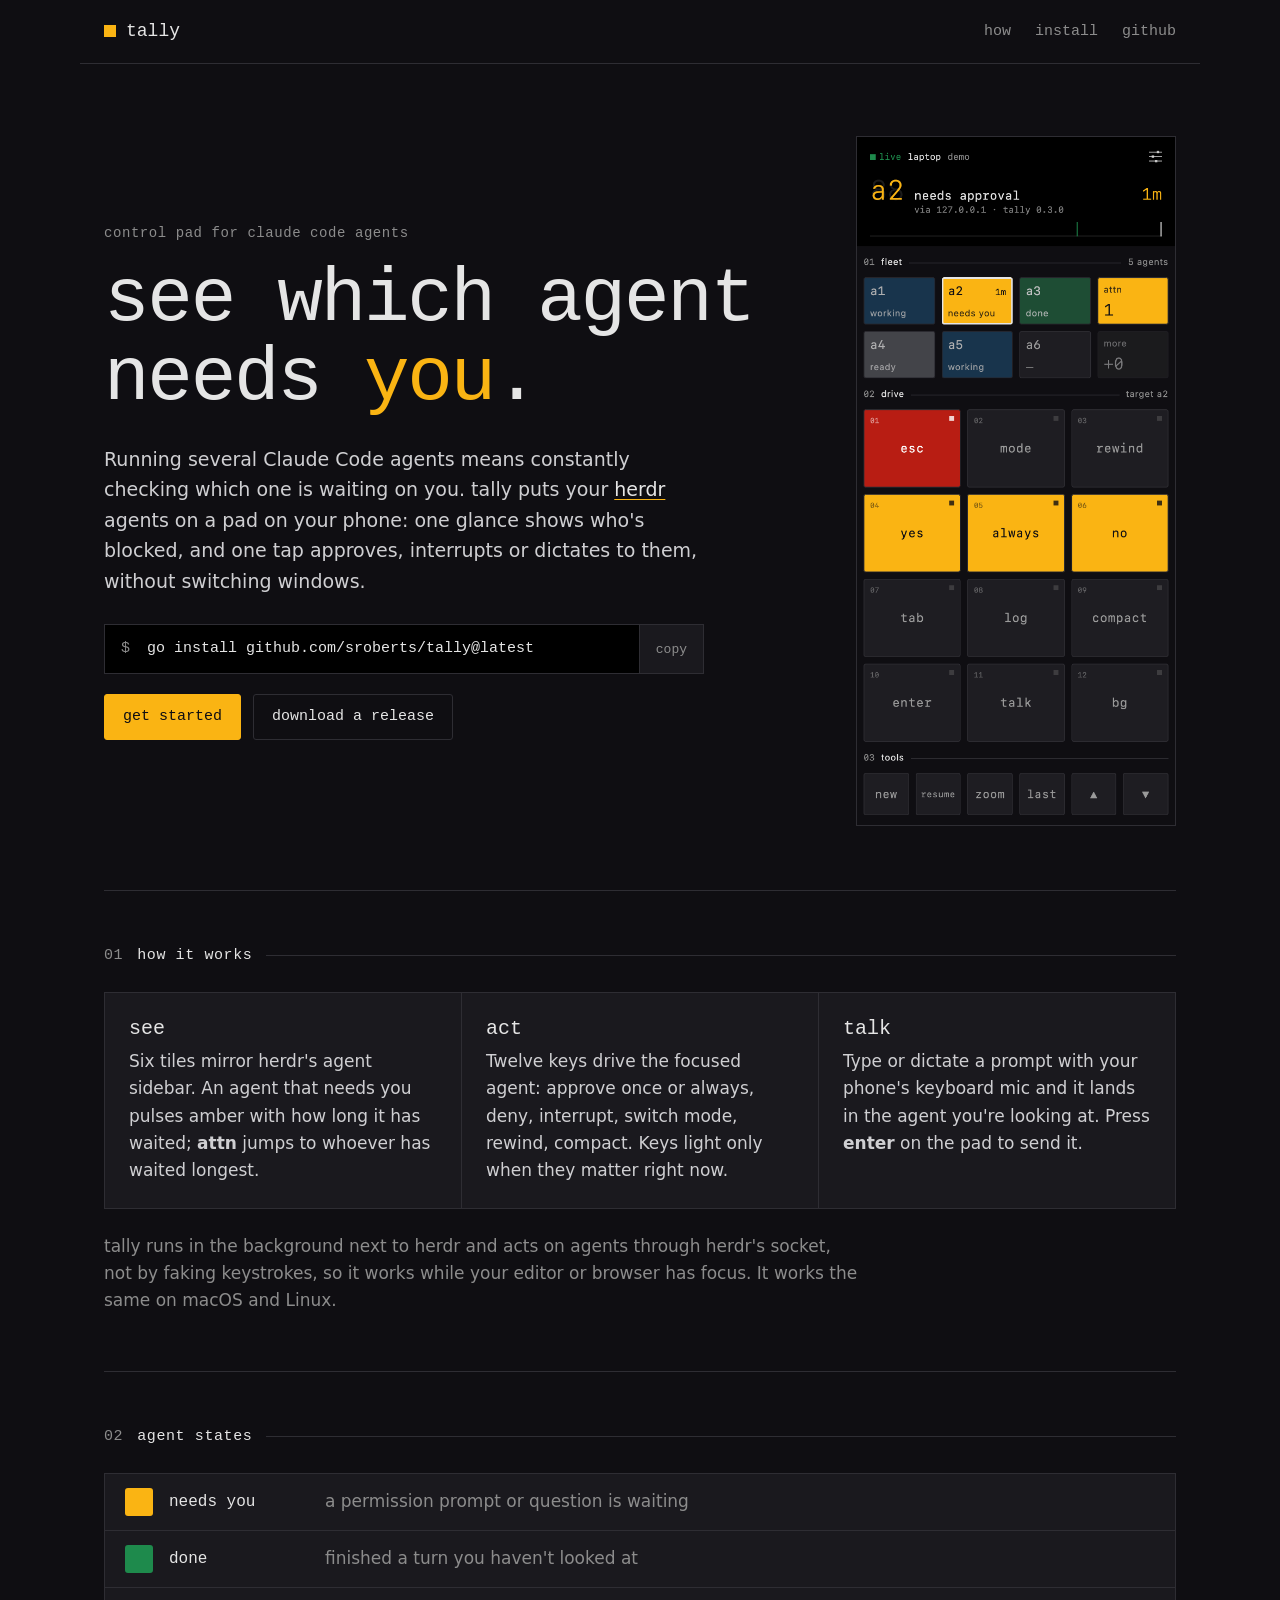
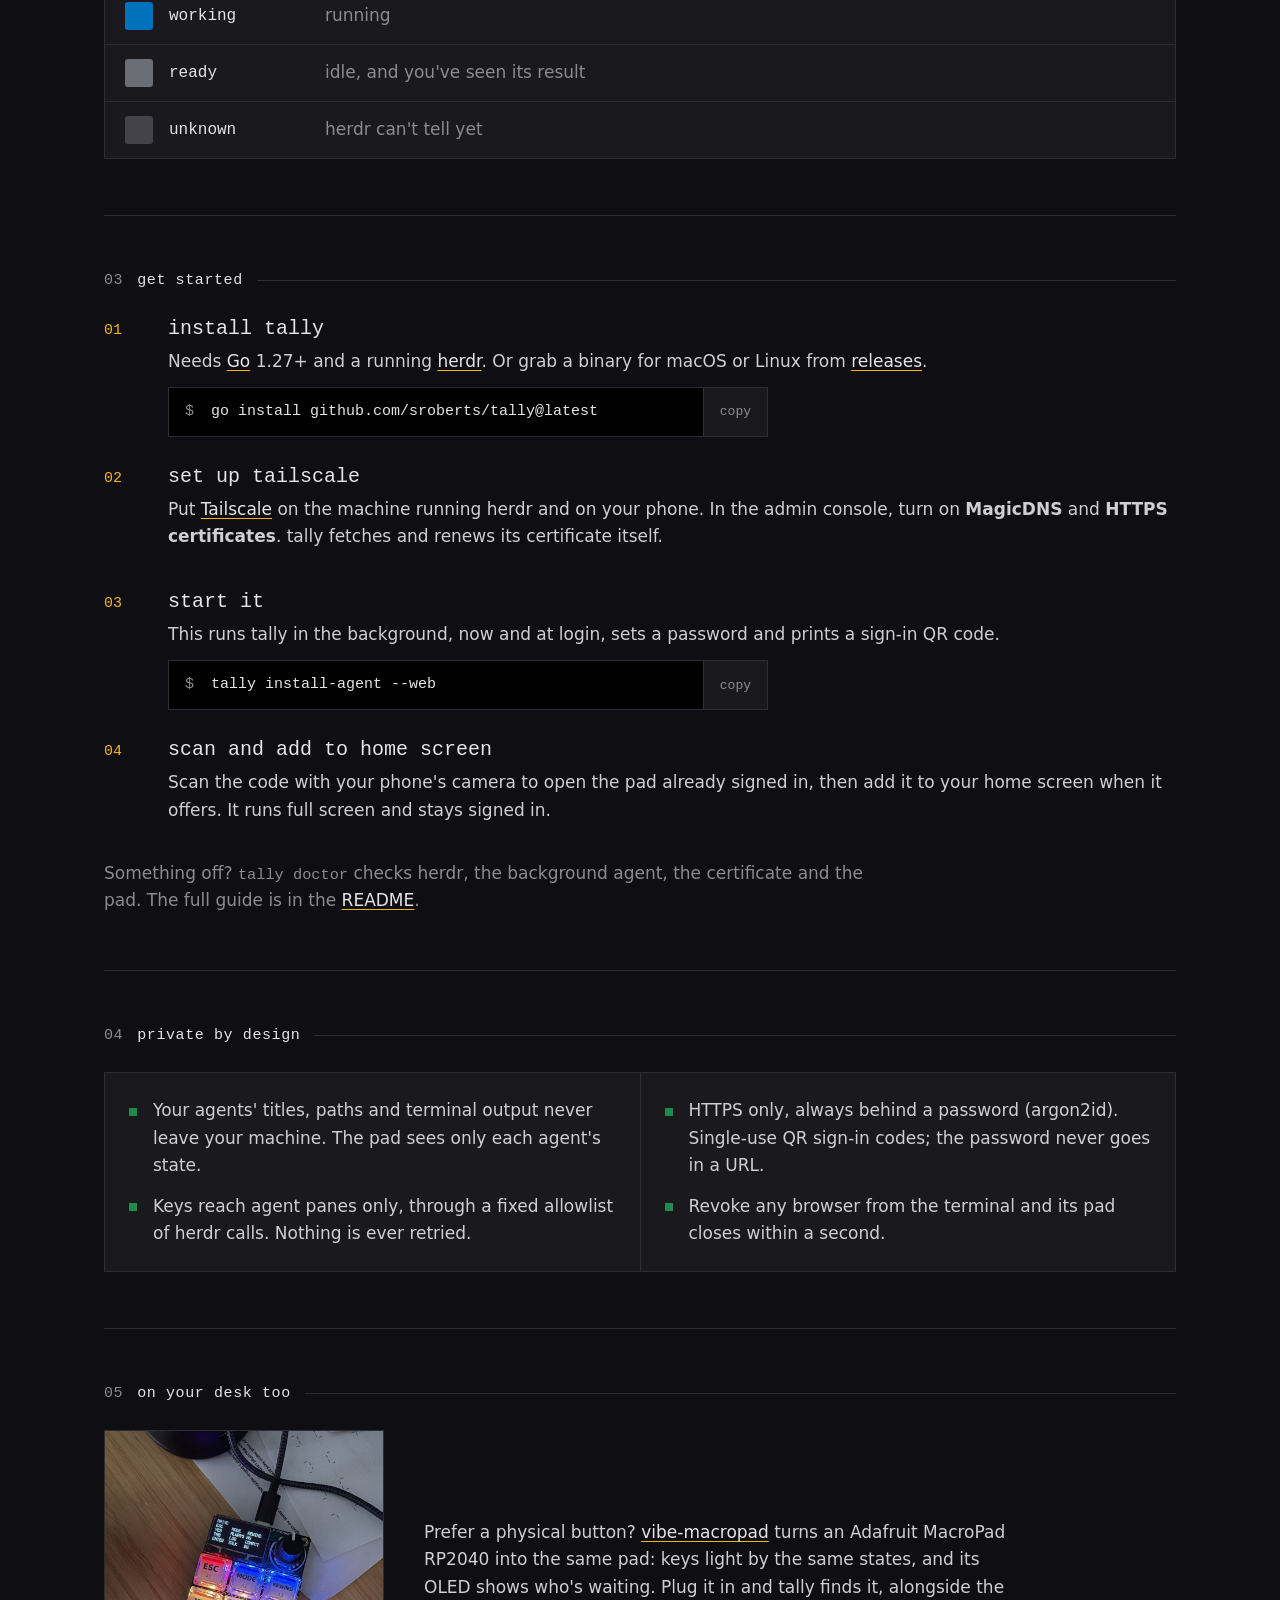
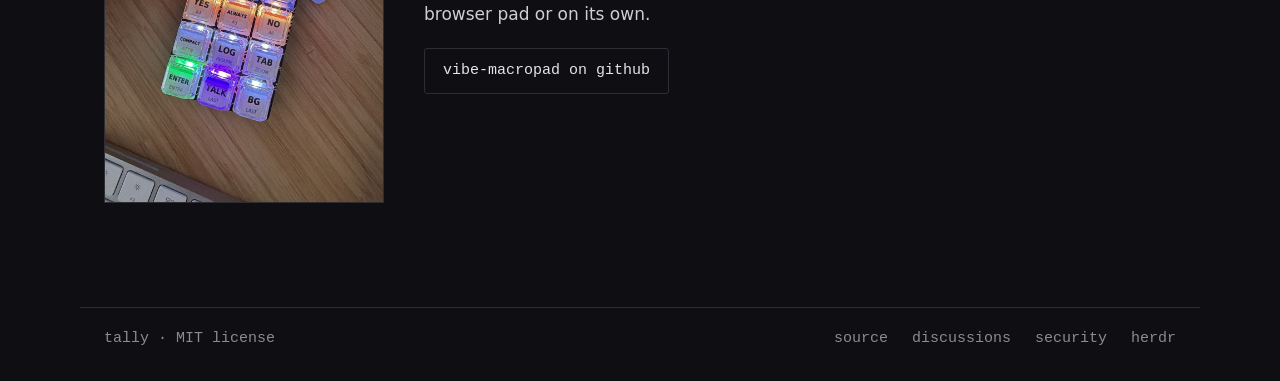
==== site/index.html @ 94bddc45 "Add a project website on GitHub Pages site/ is a one-page site in the browser pad's style: what tall" ====
<!doctype html>
<html lang="en">
<head>
<meta charset="utf-8">
<meta name="viewport" content="width=device-width, initial-scale=1">
<title>tally · a control pad for Claude Code agents</title>
<meta name="description" content="See which Claude Code agent needs you, then approve, interrupt or dictate to it from your phone, without switching windows.">
<meta property="og:title" content="tally">
<meta property="og:description" content="A phone and hardware control pad for your Claude Code agents in herdr.">
<meta property="og:image" content="https://sroberts.github.io/tally/social-preview.png">
<meta property="og:url" content="https://sroberts.github.io/tally/">
<meta name="twitter:card" content="summary_large_image">
<meta name="theme-color" content="#0f0e12">
<link rel="icon" href="data:image/svg+xml,%3Csvg xmlns='http://www.w3.org/2000/svg' viewBox='0 0 16 16'%3E%3Crect width='16' height='16' fill='%230f0e12'/%3E%3Crect x='3' y='3' width='4' height='4' fill='%23fab413'/%3E%3Crect x='9' y='3' width='4' height='4' fill='%230071bb'/%3E%3Crect x='3' y='9' width='4' height='4' fill='%231e8a4c'/%3E%3Crect x='9' y='9' width='4' height='4' fill='%23a1a7af'/%3E%3C/svg%3E">
<link rel="stylesheet" href="style.css">
</head>
<body>

<header class="bar">
  <a class="mark" href="#top"><span class="dot"></span>tally</a>
  <nav>
    <a href="#how">how</a>
    <a href="#install">install</a>
    <a href="https://github.com/sroberts/tally">github</a>
  </nav>
</header>

<main id="top">

<section class="hero">
  <div class="hero-text">
    <p class="label">control pad for claude code agents</p>
    <h1>see which agent<br>needs <em>you</em>.</h1>
    <p class="lede">Running several Claude Code agents means constantly checking which one is waiting on you. tally puts your <a href="https://herdr.dev">herdr</a> agents on a pad on your phone: one glance shows who's blocked, and one tap approves, interrupts or dictates to them, without switching windows.</p>
    <div class="cmd" data-copy="go install github.com/sroberts/tally@latest">
      <code><span class="prompt">$</span> go install github.com/sroberts/tally@latest</code>
      <button type="button" aria-label="copy the install command">copy</button>
    </div>
    <p class="links"><a class="btn" href="#install">get started</a><a class="btn ghost" href="https://github.com/sroberts/tally/releases/latest">download a release</a></p>
  </div>
  <figure class="hero-pad">
    <img src="browser-pad.png" width="390" height="844" alt="The browser pad on a phone: six agent tiles, a2 needs approval and its yes, always and no keys are lit amber">
  </figure>
</section>

<section id="how" class="module">
  <h2><span class="num">01</span> how it works</h2>
  <div class="grid three">
    <div class="cell">
      <h3>see</h3>
      <p>Six tiles mirror herdr's agent sidebar. An agent that needs you pulses amber with how long it has waited; <b>attn</b> jumps to whoever has waited longest.</p>
    </div>
    <div class="cell">
      <h3>act</h3>
      <p>Twelve keys drive the focused agent: approve once or always, deny, interrupt, switch mode, rewind, compact. Keys light only when they matter right now.</p>
    </div>
    <div class="cell">
      <h3>talk</h3>
      <p>Type or dictate a prompt with your phone's keyboard mic and it lands in the agent you're looking at. Press <b>enter</b> on the pad to send it.</p>
    </div>
  </div>
  <p class="note">tally runs in the background next to herdr and acts on agents through herdr's socket, not by faking keystrokes, so it works while your editor or browser has focus. It works the same on macOS and Linux.</p>
</section>

<section class="module">
  <h2><span class="num">02</span> agent states</h2>
  <div class="states">
    <div class="state"><span class="sw amber pulse"></span><b>needs you</b><span>a permission prompt or question is waiting</span></div>
    <div class="state"><span class="sw green"></span><b>done</b><span>finished a turn you haven't looked at</span></div>
    <div class="state"><span class="sw blue breathe"></span><b>working</b><span>running</span></div>
    <div class="state"><span class="sw gray"></span><b>ready</b><span>idle, and you've seen its result</span></div>
    <div class="state"><span class="sw faint"></span><b>unknown</b><span>herdr can't tell yet</span></div>
  </div>
</section>

<section id="install" class="module">
  <h2><span class="num">03</span> get started</h2>
  <ol class="steps">
    <li>
      <h3>install tally</h3>
      <p>Needs <a href="https://go.dev/dl/">Go</a> 1.27+ and a running <a href="https://herdr.dev">herdr</a>. Or grab a binary for macOS or Linux from <a href="https://github.com/sroberts/tally/releases/latest">releases</a>.</p>
      <div class="cmd" data-copy="go install github.com/sroberts/tally@latest"><code><span class="prompt">$</span> go install github.com/sroberts/tally@latest</code><button type="button" aria-label="copy">copy</button></div>
    </li>
    <li>
      <h3>set up tailscale</h3>
      <p>Put <a href="https://tailscale.com">Tailscale</a> on the machine running herdr and on your phone. In the admin console, turn on <b>MagicDNS</b> and <b>HTTPS certificates</b>. tally fetches and renews its certificate itself.</p>
    </li>
    <li>
      <h3>start it</h3>
      <p>This runs tally in the background, now and at login, sets a password and prints a sign-in QR code.</p>
      <div class="cmd" data-copy="tally install-agent --web"><code><span class="prompt">$</span> tally install-agent --web</code><button type="button" aria-label="copy">copy</button></div>
    </li>
    <li>
      <h3>scan and add to home screen</h3>
      <p>Scan the code with your phone's camera to open the pad already signed in, then add it to your home screen when it offers. It runs full screen and stays signed in.</p>
    </li>
  </ol>
  <p class="note">Something off? <code>tally doctor</code> checks herdr, the background agent, the certificate and the pad. The full guide is in the <a href="https://github.com/sroberts/tally#readme">README</a>.</p>
</section>

<section class="module">
  <h2><span class="num">04</span> private by design</h2>
  <div class="grid two">
    <ul class="ticks">
      <li>Your agents' titles, paths and terminal output never leave your machine. The pad sees only each agent's state.</li>
      <li>Keys reach agent panes only, through a fixed allowlist of herdr calls. Nothing is ever retried.</li>
    </ul>
    <ul class="ticks">
      <li>HTTPS only, always behind a password (argon2id). Single-use QR sign-in codes; the password never goes in a URL.</li>
      <li>Revoke any browser from the terminal and its pad closes within a second.</li>
    </ul>
  </div>
</section>

<section class="module">
  <h2><span class="num">05</span> on your desk too</h2>
  <div class="hw">
    <img src="macropad.jpg" width="1000" height="1333" loading="lazy" alt="The vibe-macropad: an Adafruit MacroPad with twelve lit keys and an OLED">
    <div>
      <p>Prefer a physical button? <a href="https://github.com/sroberts/vibe-macropad">vibe-macropad</a> turns an Adafruit MacroPad RP2040 into the same pad: keys light by the same states, and its OLED shows who's waiting. Plug it in and tally finds it, alongside the browser pad or on its own.</p>
      <p><a class="btn ghost" href="https://github.com/sroberts/vibe-macropad">vibe-macropad on github</a></p>
    </div>
  </div>
</section>

</main>

<footer class="bar foot">
  <span>tally · MIT license</span>
  <nav>
    <a href="https://github.com/sroberts/tally">source</a>
    <a href="https://github.com/sroberts/tally/discussions">discussions</a>
    <a href="https://github.com/sroberts/tally/blob/main/SECURITY.md">security</a>
    <a href="https://herdr.dev">herdr</a>
  </nav>
</footer>

<script>
  for (const box of document.querySelectorAll(".cmd")) {
    const button = box.querySelector("button");
    button.addEventListener("click", async () => {
      try {
        await navigator.clipboard.writeText(box.dataset.copy);
        button.textContent = "copied";
      } catch {
        button.textContent = "select it";
      }
      setTimeout(() => { button.textContent = "copy"; }, 1500);
    });
  }
</script>
</body>
</html>
---- site/style.css ----
:root {
  --bg: #0f0e12;
  --raised: #1a191e;
  --ink: #e5e5e5;
  --ink-2: #8c8c8c;
  --line: #2e2d33;
  --amber: #fab413;
  --blue: #0071bb;
  --green: #1e8a4c;
  --gray: #a1a7af;
  --red: #b81d13;
  --mono: ui-monospace, "SF Mono", "JetBrains Mono", Menlo, Consolas, monospace;
  --sans: -apple-system, BlinkMacSystemFont, "Inter", "Segoe UI", system-ui, sans-serif;
  color-scheme: dark;
}

* { box-sizing: border-box; }

html { scroll-behavior: smooth; }

body {
  margin: 0;
  background: var(--bg);
  color: var(--ink);
  font: 17px/1.6 var(--sans);
  -webkit-font-smoothing: antialiased;
}

a { color: var(--ink); text-decoration-color: var(--amber); text-underline-offset: 3px; }
a:hover { color: var(--amber); }

code { font-family: var(--mono); font-size: 0.9em; }

main, .bar { max-width: 1120px; margin: 0 auto; padding: 0 24px; }

/* --- top and bottom bars --- */

.bar {
  display: flex;
  align-items: center;
  justify-content: space-between;
  gap: 16px;
  height: 64px;
  border-bottom: 1px solid var(--line);
  font-family: var(--mono);
  font-size: 15px;
}

.bar nav { display: flex; gap: 24px; }
.bar nav a { color: var(--ink-2); text-decoration: none; }
.bar nav a:hover { color: var(--ink); }

.mark { display: flex; align-items: center; gap: 10px; text-decoration: none; font-size: 18px; }
.mark .dot { width: 12px; height: 12px; background: var(--amber); animation: pulse 1s steps(1) infinite; }

.foot { border-top: 1px solid var(--line); border-bottom: 0; margin-top: 48px; color: var(--ink-2); }

/* --- hero --- */

.hero {
  display: grid;
  grid-template-columns: minmax(0, 1fr) 320px;
  gap: 64px;
  align-items: center;
  padding: 72px 0 64px;
  border-bottom: 1px solid var(--line);
}

.label { font-family: var(--mono); font-size: 14px; color: var(--ink-2); margin: 0 0 16px; letter-spacing: 0.04em; }

h1 {
  font: 300 clamp(34px, 7vw, 76px)/1.05 var(--mono);
  letter-spacing: -0.03em;
  margin: 0 0 24px;
}
h1 em { font-style: normal; color: var(--amber); }

.lede { font-size: 19px; color: #cfcfd2; max-width: 600px; margin: 0 0 28px; }

.hero-text { min-width: 0; }
.hero-pad { margin: 0; }
.hero-pad img { display: block; width: 100%; height: auto; border: 1px solid var(--line); }

.links { display: flex; flex-wrap: wrap; gap: 12px; margin: 20px 0 0; }

.btn {
  display: inline-block;
  padding: 10px 18px;
  background: var(--amber);
  color: #0f0e12;
  border: 1px solid var(--amber);
  border-radius: 3px;
  font-family: var(--mono);
  font-size: 15px;
  text-decoration: none;
}
.btn:hover { color: #0f0e12; filter: brightness(1.08); }
.btn.ghost { background: transparent; color: var(--ink); border-color: var(--line); }
.btn.ghost:hover { border-color: var(--ink-2); color: var(--ink); }

/* --- copyable commands --- */

.cmd {
  display: flex;
  align-items: stretch;
  max-width: 600px;
  border: 1px solid var(--line);
  background: #000;
}
.cmd code { flex: 1; min-width: 0; padding: 12px 16px; overflow-x: auto; white-space: nowrap; font-size: 15px; }
.cmd .prompt { color: var(--ink-2); margin-right: 8px; user-select: none; }
.cmd button {
  border: 0;
  border-left: 1px solid var(--line);
  background: var(--raised);
  color: var(--ink-2);
  font-family: var(--mono);
  font-size: 13px;
  padding: 0 16px;
  cursor: pointer;
}
.cmd button:hover { color: var(--amber); }

/* --- modules --- */

.module { padding: 56px 0; border-bottom: 1px solid var(--line); }
.module:last-of-type { border-bottom: 0; }

h2 {
  display: flex;
  align-items: baseline;
  gap: 14px;
  font: 400 15px var(--mono);
  color: var(--ink);
  margin: 0 0 28px;
  letter-spacing: 0.04em;
}
h2::after { content: ""; flex: 1; height: 1px; background: var(--line); align-self: center; }
.num { color: var(--ink-2); }

h3 { font: 400 20px var(--mono); margin: 0 0 8px; color: var(--ink); }

.grid { display: grid; gap: 1px; background: var(--line); border: 1px solid var(--line); }
.grid.three { grid-template-columns: repeat(3, minmax(0, 1fr)); }
.grid.two { grid-template-columns: repeat(2, minmax(0, 1fr)); }
.cell, .grid > ul { background: var(--raised); padding: 24px; margin: 0; }
.cell p { margin: 0; color: #cfcfd2; }

.note { color: var(--ink-2); max-width: 760px; margin: 24px 0 0; }

/* --- states --- */

.states { border: 1px solid var(--line); }
.state {
  display: grid;
  grid-template-columns: 28px 140px minmax(0, 1fr);
  align-items: center;
  gap: 16px;
  padding: 14px 20px;
  border-top: 1px solid var(--line);
  background: var(--raised);
}
.state:first-child { border-top: 0; }
.state b { font: 400 16px var(--mono); }
.state span:last-child { color: var(--ink-2); }

.sw { width: 28px; height: 28px; border-radius: 3px; }
.sw.amber { background: var(--amber); }
.sw.green { background: var(--green); }
.sw.blue { background: var(--blue); }
.sw.gray { background: var(--gray); opacity: 0.6; }
.sw.faint { background: var(--gray); opacity: 0.3; }
.pulse { animation: pulse 1s steps(1) infinite; }
.breathe { animation: breathe 2s ease-in-out infinite; }

@keyframes pulse { 50% { opacity: 0.15; } }
@keyframes breathe { 50% { opacity: 0.45; } }

/* --- install steps --- */

.steps { list-style: none; margin: 0; padding: 0; counter-reset: step; display: grid; gap: 28px; }
.steps li { counter-increment: step; display: grid; grid-template-columns: 48px minmax(0, 1fr); column-gap: 16px; }
.steps li::before {
  content: counter(step, decimal-leading-zero);
  font: 400 15px/1.9 var(--mono);
  color: var(--amber);
  grid-row: span 3;
}
.steps p { margin: 0 0 12px; color: #cfcfd2; }

/* --- lists and hardware --- */

.ticks { list-style: none; }
.ticks li { position: relative; padding-left: 24px; margin: 0 0 14px; color: #cfcfd2; }
.ticks li:last-child { margin-bottom: 0; }
.ticks li::before { content: ""; position: absolute; left: 0; top: 0.6em; width: 8px; height: 8px; background: var(--green); }

.hw { display: grid; grid-template-columns: 280px minmax(0, 1fr); gap: 40px; align-items: center; }
.hw img { display: block; width: 100%; height: auto; border: 1px solid var(--line); }
.hw p { color: #cfcfd2; margin: 0 0 20px; max-width: 600px; }

/* --- small screens --- */

@media (max-width: 860px) {
  .hero { grid-template-columns: 1fr; gap: 40px; padding-top: 48px; }
  .hero-pad { max-width: 300px; }
  .grid.three, .grid.two { grid-template-columns: 1fr; }
  .hw { grid-template-columns: 1fr; }
  .hw img { max-width: 320px; }
}

@media (max-width: 520px) {
  main, .bar { padding: 0 16px; }
  .bar nav { gap: 16px; }
  .state { grid-template-columns: 28px minmax(0, 1fr); }
  .state span:last-child { grid-column: 2; margin-top: -10px; }
  .foot { flex-direction: column; justify-content: center; height: auto; padding: 20px 16px; }
}

@media (prefers-reduced-motion: reduce) {
  .pulse, .breathe, .mark .dot { animation: none; }
  html { scroll-behavior: auto; }
}
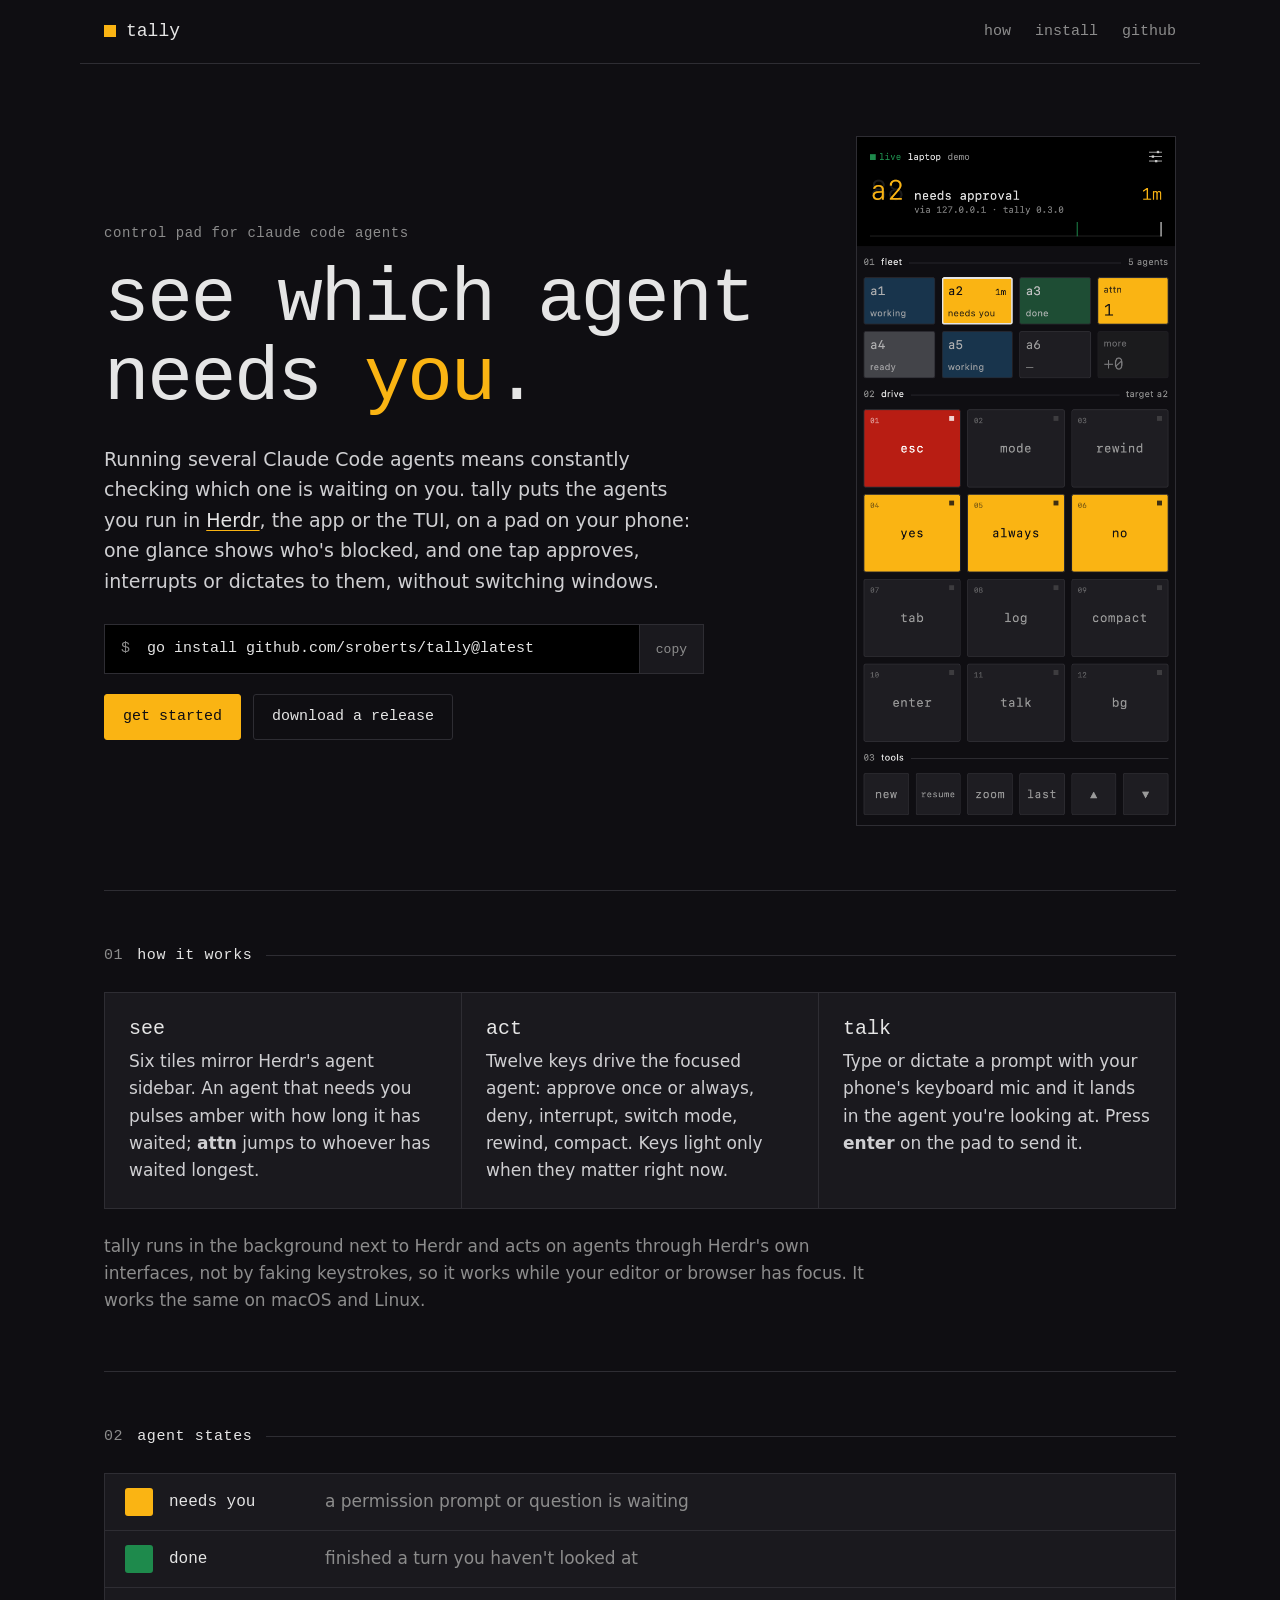
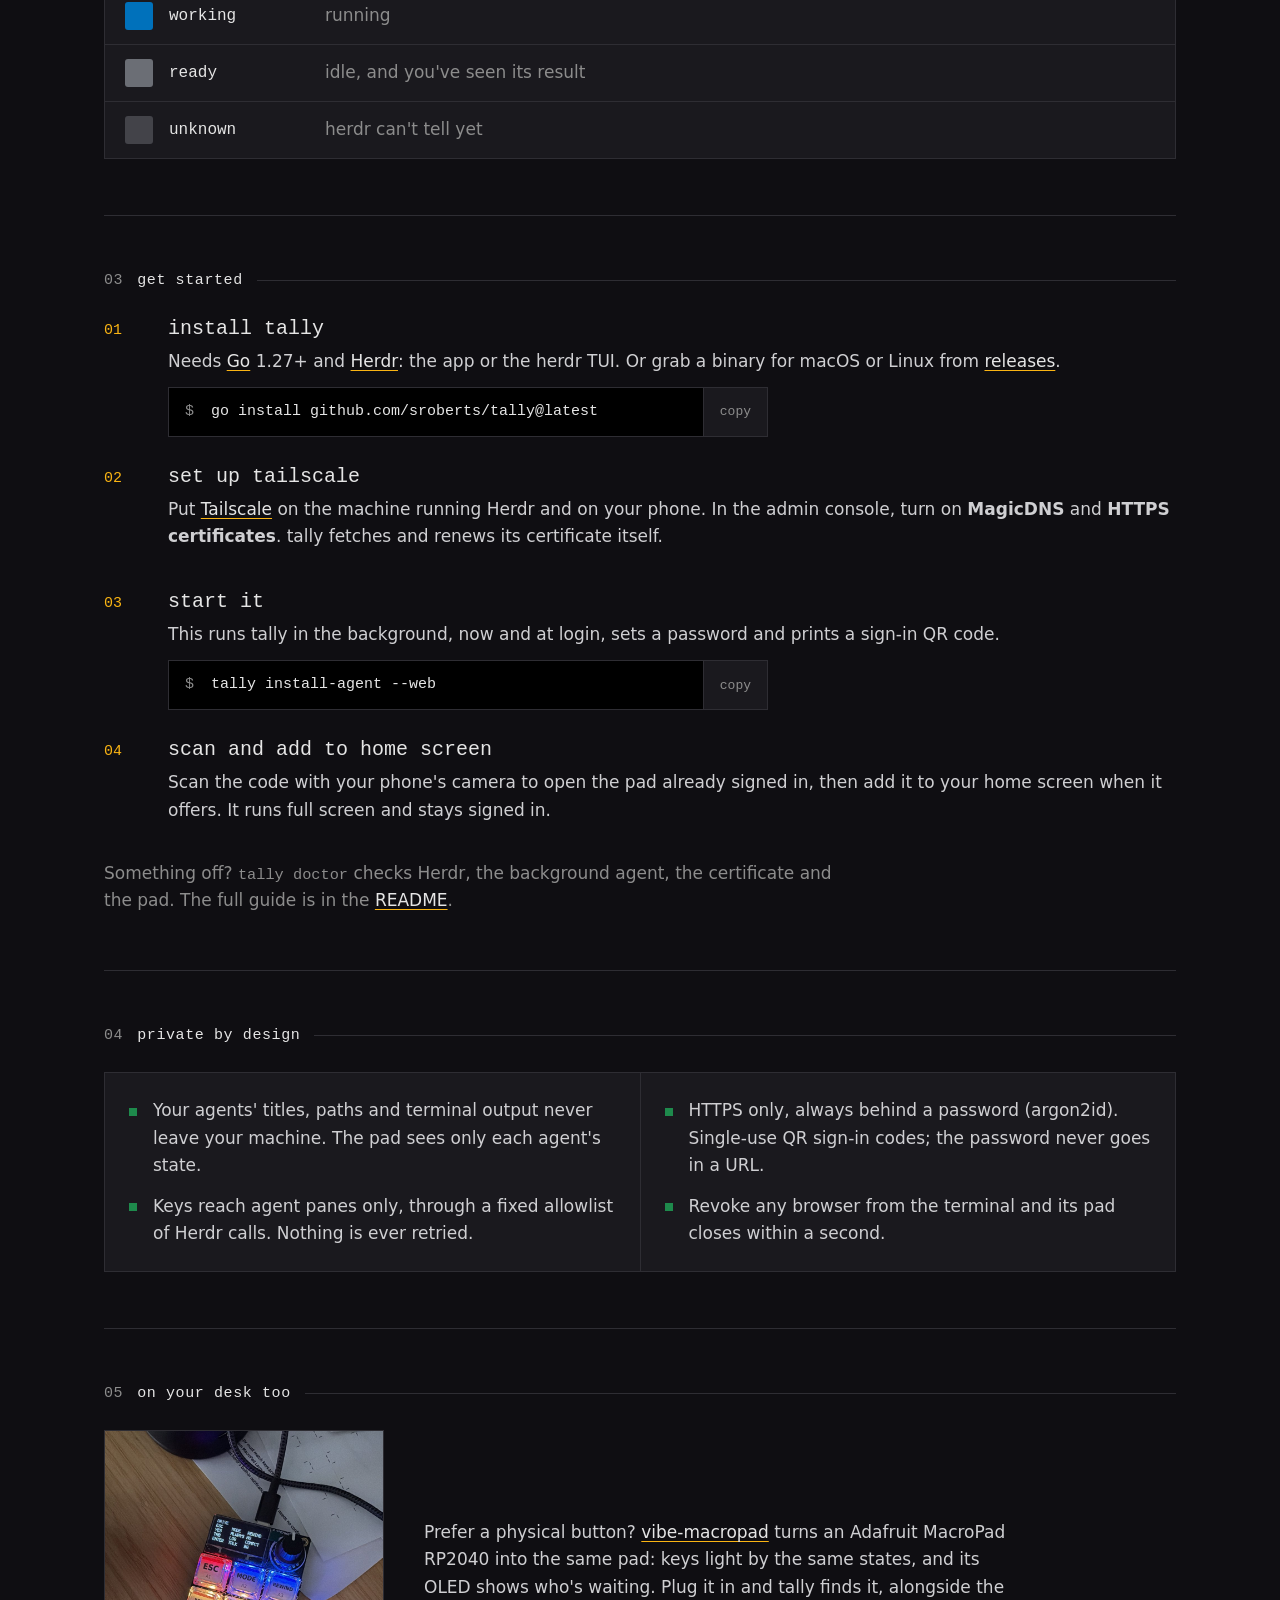
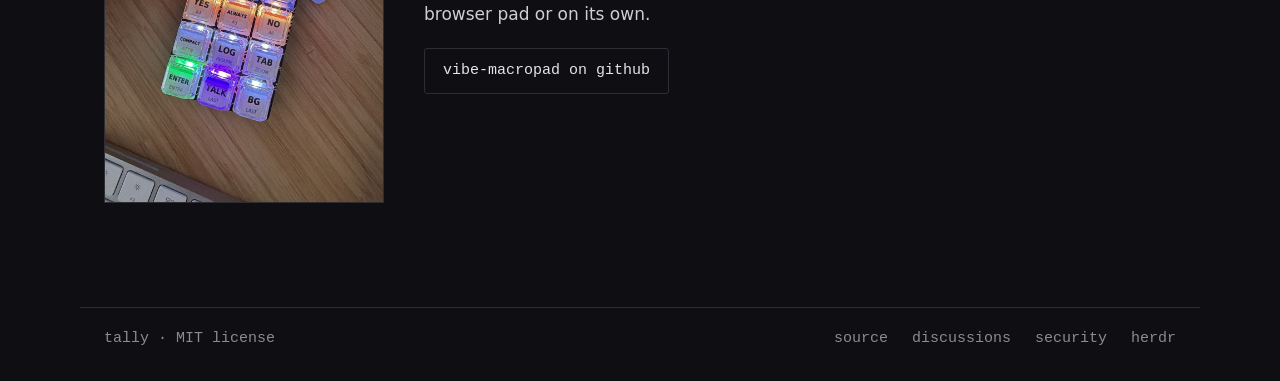
==== commit a5fb79ab: "Make herdr-core the documented default and check it in doctor The last step of moving tally to herdr" ====
--- a/site/index.html
+++ b/site/index.html
@@ -6,7 +6,7 @@
 <title>tally · a control pad for Claude Code agents</title>
 <meta name="description" content="See which Claude Code agent needs you, then approve, interrupt or dictate to it from your phone, without switching windows.">
 <meta property="og:title" content="tally">
-<meta property="og:description" content="A phone and hardware control pad for your Claude Code agents in herdr.">
+<meta property="og:description" content="A phone and hardware control pad for your Claude Code agents in Herdr.">
 <meta property="og:image" content="https://sroberts.github.io/tally/social-preview.png">
 <meta property="og:url" content="https://sroberts.github.io/tally/">
 <meta name="twitter:card" content="summary_large_image">
@@ -31,7 +31,7 @@
   <div class="hero-text">
     <p class="label">control pad for claude code agents</p>
     <h1>see which agent<br>needs <em>you</em>.</h1>
-    <p class="lede">Running several Claude Code agents means constantly checking which one is waiting on you. tally puts your <a href="https://herdr.dev">herdr</a> agents on a pad on your phone: one glance shows who's blocked, and one tap approves, interrupts or dictates to them, without switching windows.</p>
+    <p class="lede">Running several Claude Code agents means constantly checking which one is waiting on you. tally puts the agents you run in <a href="https://herdr.dev">Herdr</a>, the app or the TUI, on a pad on your phone: one glance shows who's blocked, and one tap approves, interrupts or dictates to them, without switching windows.</p>
     <div class="cmd" data-copy="go install github.com/sroberts/tally@latest">
       <code><span class="prompt">$</span> go install github.com/sroberts/tally@latest</code>
       <button type="button" aria-label="copy the install command">copy</button>
@@ -48,7 +48,7 @@
   <div class="grid three">
     <div class="cell">
       <h3>see</h3>
-      <p>Six tiles mirror herdr's agent sidebar. An agent that needs you pulses amber with how long it has waited; <b>attn</b> jumps to whoever has waited longest.</p>
+      <p>Six tiles mirror Herdr's agent sidebar. An agent that needs you pulses amber with how long it has waited; <b>attn</b> jumps to whoever has waited longest.</p>
     </div>
     <div class="cell">
       <h3>act</h3>
@@ -59,7 +59,7 @@
       <p>Type or dictate a prompt with your phone's keyboard mic and it lands in the agent you're looking at. Press <b>enter</b> on the pad to send it.</p>
     </div>
   </div>
-  <p class="note">tally runs in the background next to herdr and acts on agents through herdr's socket, not by faking keystrokes, so it works while your editor or browser has focus. It works the same on macOS and Linux.</p>
+  <p class="note">tally runs in the background next to Herdr and acts on agents through Herdr's own interfaces, not by faking keystrokes, so it works while your editor or browser has focus. It works the same on macOS and Linux.</p>
 </section>
 
 <section class="module">
@@ -78,12 +78,12 @@
   <ol class="steps">
     <li>
       <h3>install tally</h3>
-      <p>Needs <a href="https://go.dev/dl/">Go</a> 1.27+ and a running <a href="https://herdr.dev">herdr</a>. Or grab a binary for macOS or Linux from <a href="https://github.com/sroberts/tally/releases/latest">releases</a>.</p>
+      <p>Needs <a href="https://go.dev/dl/">Go</a> 1.27+ and <a href="https://herdr.dev">Herdr</a>: the app or the herdr TUI. Or grab a binary for macOS or Linux from <a href="https://github.com/sroberts/tally/releases/latest">releases</a>.</p>
       <div class="cmd" data-copy="go install github.com/sroberts/tally@latest"><code><span class="prompt">$</span> go install github.com/sroberts/tally@latest</code><button type="button" aria-label="copy">copy</button></div>
     </li>
     <li>
       <h3>set up tailscale</h3>
-      <p>Put <a href="https://tailscale.com">Tailscale</a> on the machine running herdr and on your phone. In the admin console, turn on <b>MagicDNS</b> and <b>HTTPS certificates</b>. tally fetches and renews its certificate itself.</p>
+      <p>Put <a href="https://tailscale.com">Tailscale</a> on the machine running Herdr and on your phone. In the admin console, turn on <b>MagicDNS</b> and <b>HTTPS certificates</b>. tally fetches and renews its certificate itself.</p>
     </li>
     <li>
       <h3>start it</h3>
@@ -95,7 +95,7 @@
       <p>Scan the code with your phone's camera to open the pad already signed in, then add it to your home screen when it offers. It runs full screen and stays signed in.</p>
     </li>
   </ol>
-  <p class="note">Something off? <code>tally doctor</code> checks herdr, the background agent, the certificate and the pad. The full guide is in the <a href="https://github.com/sroberts/tally#readme">README</a>.</p>
+  <p class="note">Something off? <code>tally doctor</code> checks Herdr, the background agent, the certificate and the pad. The full guide is in the <a href="https://github.com/sroberts/tally#readme">README</a>.</p>
 </section>
 
 <section class="module">
@@ -103,7 +103,7 @@
   <div class="grid two">
     <ul class="ticks">
       <li>Your agents' titles, paths and terminal output never leave your machine. The pad sees only each agent's state.</li>
-      <li>Keys reach agent panes only, through a fixed allowlist of herdr calls. Nothing is ever retried.</li>
+      <li>Keys reach agent panes only, through a fixed allowlist of Herdr calls. Nothing is ever retried.</li>
     </ul>
     <ul class="ticks">
       <li>HTTPS only, always behind a password (argon2id). Single-use QR sign-in codes; the password never goes in a URL.</li>
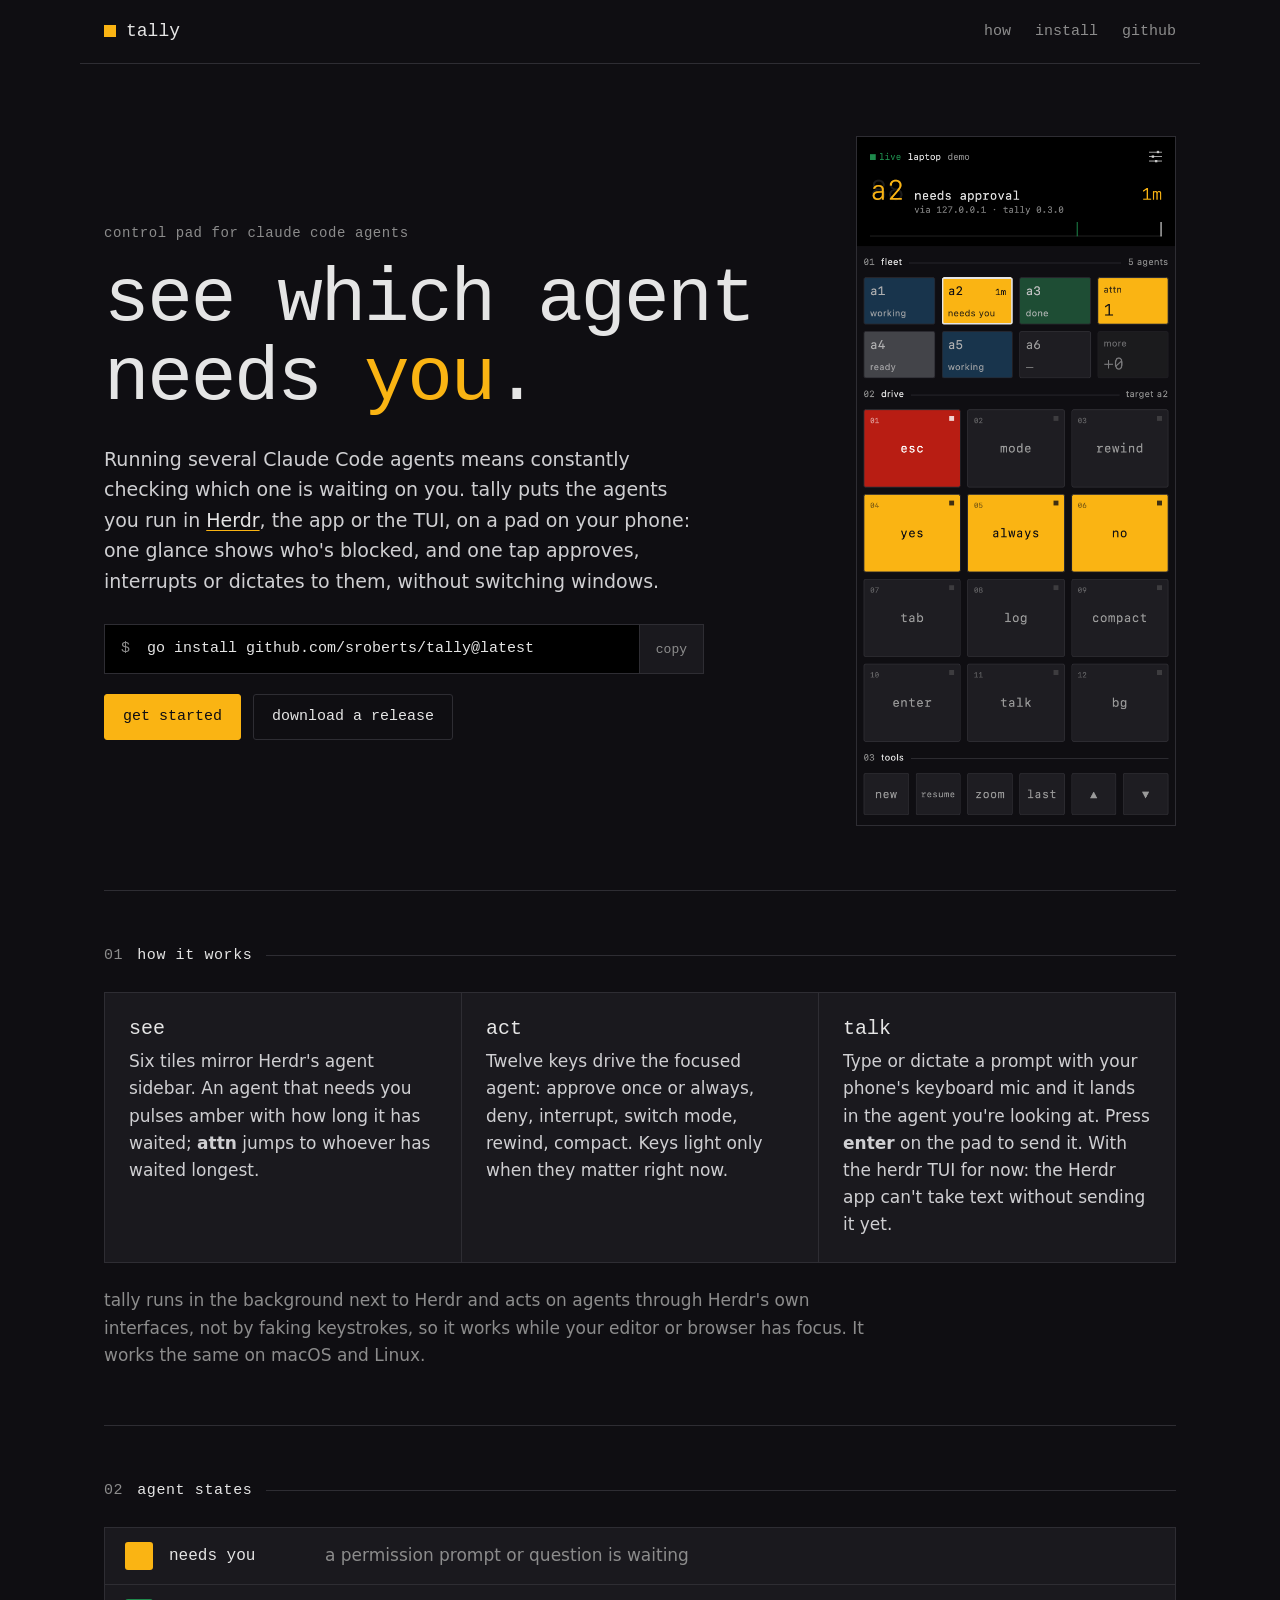
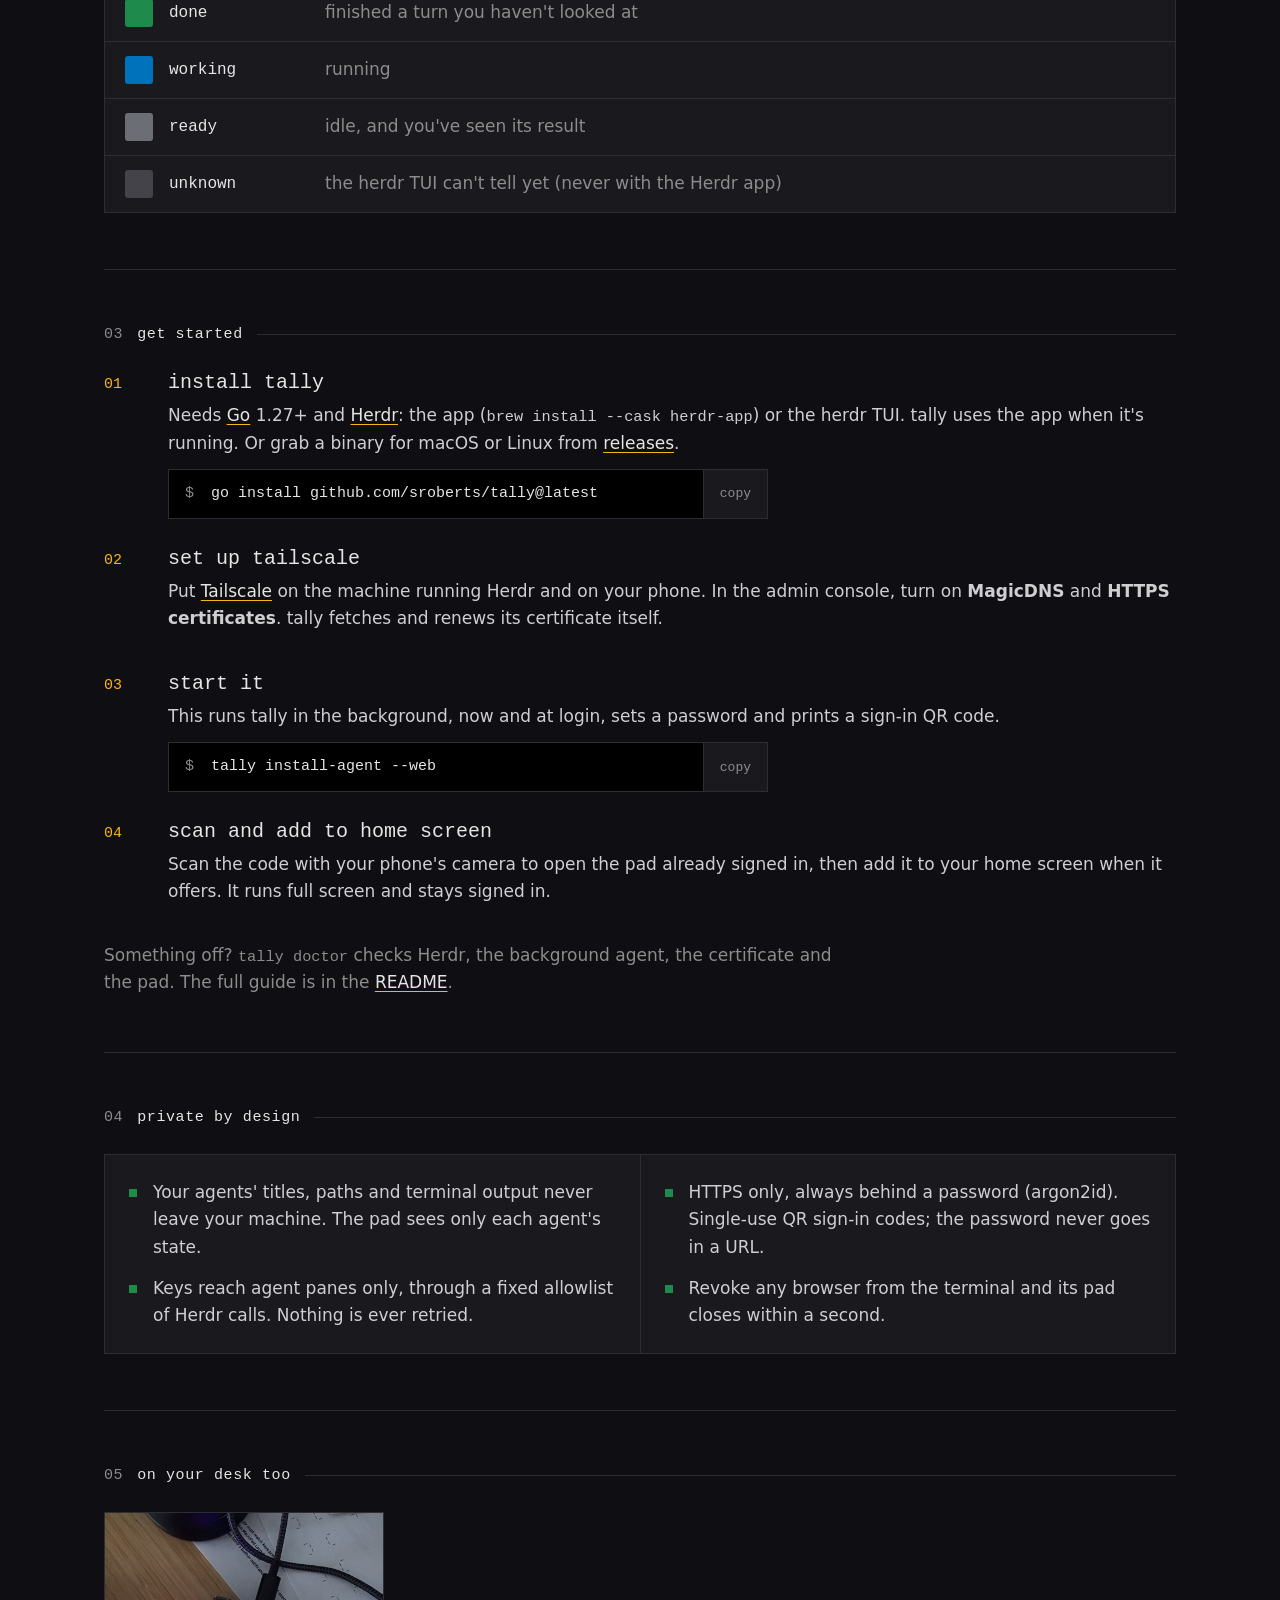
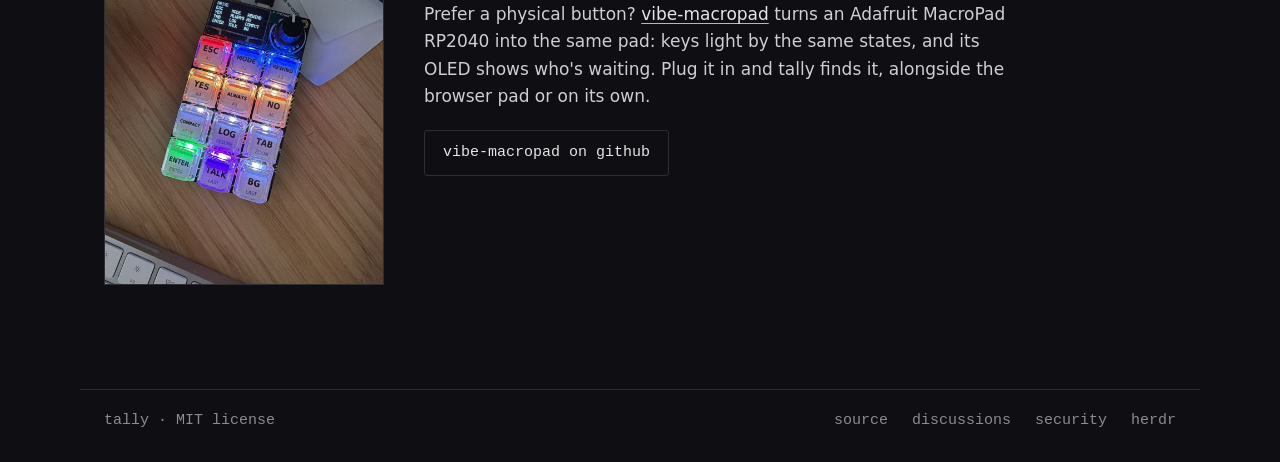
==== commit 1979c8a7: "Say on the site what the Herdr app changes For v0.5.0, which makes herdr-core the default: talk work" ====
--- a/site/index.html
+++ b/site/index.html
@@ -56,7 +56,7 @@
     </div>
     <div class="cell">
       <h3>talk</h3>
-      <p>Type or dictate a prompt with your phone's keyboard mic and it lands in the agent you're looking at. Press <b>enter</b> on the pad to send it.</p>
+      <p>Type or dictate a prompt with your phone's keyboard mic and it lands in the agent you're looking at. Press <b>enter</b> on the pad to send it. With the herdr TUI for now: the Herdr app can't take text without sending it yet.</p>
     </div>
   </div>
   <p class="note">tally runs in the background next to Herdr and acts on agents through Herdr's own interfaces, not by faking keystrokes, so it works while your editor or browser has focus. It works the same on macOS and Linux.</p>
@@ -69,7 +69,7 @@
     <div class="state"><span class="sw green"></span><b>done</b><span>finished a turn you haven't looked at</span></div>
     <div class="state"><span class="sw blue breathe"></span><b>working</b><span>running</span></div>
     <div class="state"><span class="sw gray"></span><b>ready</b><span>idle, and you've seen its result</span></div>
-    <div class="state"><span class="sw faint"></span><b>unknown</b><span>herdr can't tell yet</span></div>
+    <div class="state"><span class="sw faint"></span><b>unknown</b><span>the herdr TUI can't tell yet (never with the Herdr app)</span></div>
   </div>
 </section>
 
@@ -78,7 +78,7 @@
   <ol class="steps">
     <li>
       <h3>install tally</h3>
-      <p>Needs <a href="https://go.dev/dl/">Go</a> 1.27+ and <a href="https://herdr.dev">Herdr</a>: the app or the herdr TUI. Or grab a binary for macOS or Linux from <a href="https://github.com/sroberts/tally/releases/latest">releases</a>.</p>
+      <p>Needs <a href="https://go.dev/dl/">Go</a> 1.27+ and <a href="https://herdr.dev">Herdr</a>: the app (<code>brew install --cask herdr-app</code>) or the herdr TUI. tally uses the app when it's running. Or grab a binary for macOS or Linux from <a href="https://github.com/sroberts/tally/releases/latest">releases</a>.</p>
       <div class="cmd" data-copy="go install github.com/sroberts/tally@latest"><code><span class="prompt">$</span> go install github.com/sroberts/tally@latest</code><button type="button" aria-label="copy">copy</button></div>
     </li>
     <li>
